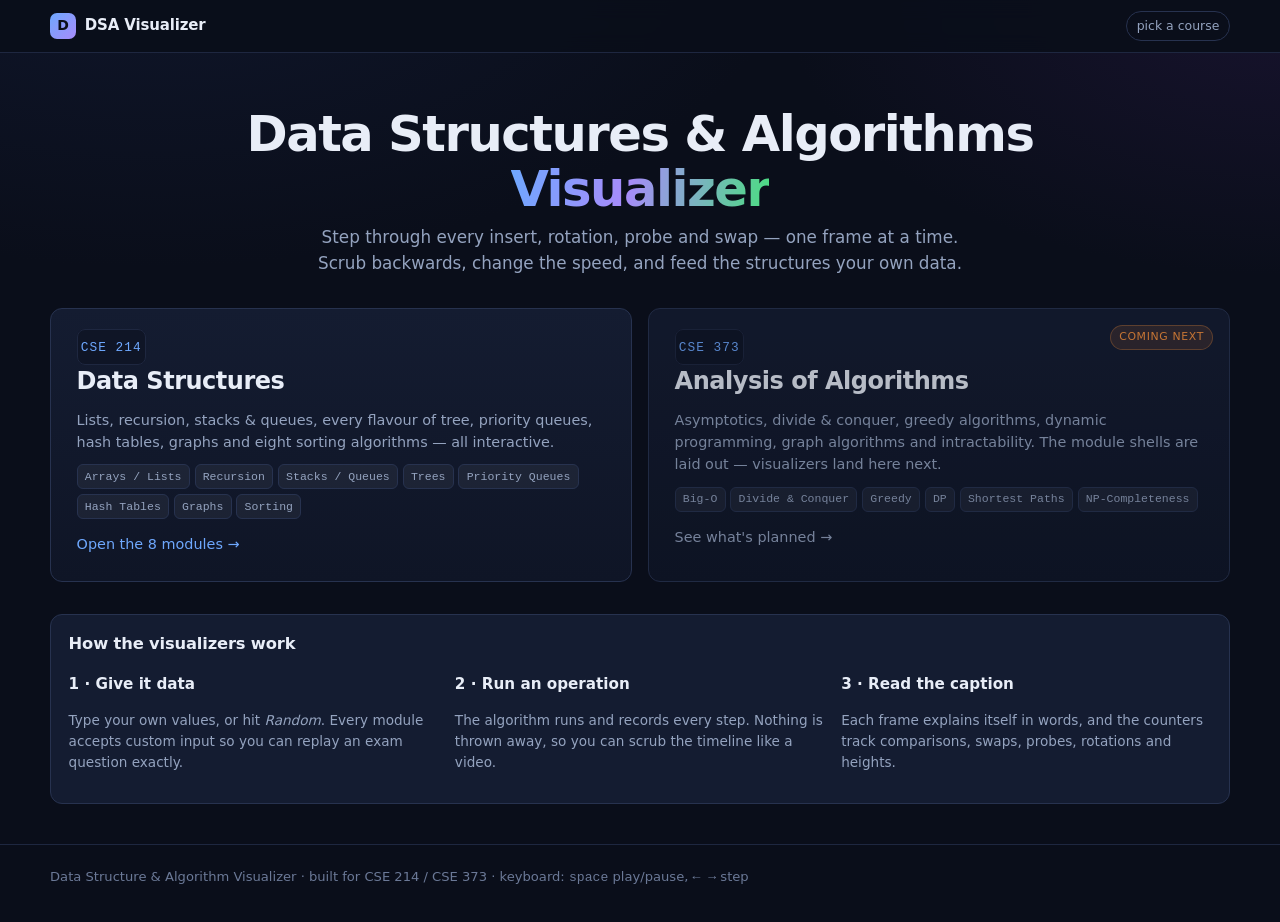
==== index.html @ d92c4864 "first commit" ====
<!DOCTYPE html>
<html lang="en">
<head>
<meta charset="utf-8">
<meta name="viewport" content="width=device-width, initial-scale=1">
<title>DSA Visualizer — CSE 214 &amp; CSE 373</title>
<meta name="description" content="Interactive data structure and algorithm visualizers for CSE 214 and CSE 373.">
<link rel="stylesheet" href="assets/css/style.css">
<link rel="icon" href="data:image/svg+xml,<svg xmlns='http://www.w3.org/2000/svg' viewBox='0 0 100 100'><text y='.9em' font-size='90'>🌲</text></svg>">
</head>
<body>

<div class="topbar">
  <div class="wrap topbar-in">
    <a class="brand" href="index.html"><span class="logo">D</span> DSA Visualizer</a>
    <div class="spacer"></div>
    <span class="pill">pick a course</span>
  </div>
</div>

<div class="wrap">

  <section class="hero">
    <h1>Data Structures &amp; Algorithms<br><span class="grad">Visualizer</span></h1>
    <p>Step through every insert, rotation, probe and swap — one frame at a time. Scrub backwards, change the speed,
       and feed the structures your own data.</p>
  </section>

  <section class="grid cols-2" style="margin-bottom:2rem">
    <a class="card course-card" href="cse214/index.html">
      <span class="code">CSE 214</span>
      <h2>Data Structures</h2>
      <p>Lists, recursion, stacks &amp; queues, every flavour of tree, priority queues, hash tables, graphs and eight
         sorting algorithms — all interactive.</p>
      <div class="tags">
        <span class="tag">Arrays / Lists</span>
        <span class="tag">Recursion</span>
        <span class="tag">Stacks / Queues</span>
        <span class="tag">Trees</span>
        <span class="tag">Priority Queues</span>
        <span class="tag">Hash Tables</span>
        <span class="tag">Graphs</span>
        <span class="tag">Sorting</span>
      </div>
      <p style="margin-top:.9rem;color:var(--accent)">Open the 8 modules &rarr;</p>
    </a>

    <a class="card course-card soon" href="cse373/index.html">
      <span class="badge-soon">coming next</span>
      <span class="code">CSE 373</span>
      <h2>Analysis of Algorithms</h2>
      <p>Asymptotics, divide &amp; conquer, greedy algorithms, dynamic programming, graph algorithms and
         intractability. The module shells are laid out — visualizers land here next.</p>
      <div class="tags">
        <span class="tag">Big-O</span>
        <span class="tag">Divide &amp; Conquer</span>
        <span class="tag">Greedy</span>
        <span class="tag">DP</span>
        <span class="tag">Shortest Paths</span>
        <span class="tag">NP-Completeness</span>
      </div>
      <p style="margin-top:.9rem;color:var(--muted)">See what's planned &rarr;</p>
    </a>
  </section>

  <section class="panel">
    <h2>How the visualizers work</h2>
    <div class="grid cols-3">
      <div>
        <h3 style="margin:.2rem 0 .3rem;font-size:.95rem">1 &middot; Give it data</h3>
        <p class="small muted">Type your own values, or hit <em>Random</em>. Every module accepts custom input so you can
           replay an exam question exactly.</p>
      </div>
      <div>
        <h3 style="margin:.2rem 0 .3rem;font-size:.95rem">2 &middot; Run an operation</h3>
        <p class="small muted">The algorithm runs and records every step. Nothing is thrown away, so you can scrub the
           timeline like a video.</p>
      </div>
      <div>
        <h3 style="margin:.2rem 0 .3rem;font-size:.95rem">3 &middot; Read the caption</h3>
        <p class="small muted">Each frame explains itself in words, and the counters track comparisons, swaps, probes,
           rotations and heights.</p>
      </div>
    </div>
  </section>

</div>

<footer class="site"></footer>
<script src="assets/js/core.js"></script>
</body>
</html>
---- assets/css/style.css ----
/* ===========================================================
   DSA Visualizer — shared stylesheet
   =========================================================== */

:root {
  --bg: #0a0e1a;
  --bg-2: #0f1526;
  --panel: #141c31;
  --panel-2: #1a2340;
  --line: #27324f;
  --line-soft: #1e2740;
  --txt: #e8edf7;
  --muted: #94a3bf;
  --muted-2: #6b7997;

  --accent: #6ea8fe;
  --accent-dim: #2b4a80;

  /* state palette (kept consistent across every visualizer) */
  --c-idle: #46557d;
  --c-active: #6ea8fe;   /* current / cursor        */
  --c-cmp: #ffc14d;      /* being compared          */
  --c-swap: #ff6b9d;     /* being moved / swapped   */
  --c-done: #4ade80;     /* finished / sorted       */
  --c-visit: #a78bfa;    /* visited / in structure  */
  --c-pivot: #f472b6;
  --c-warn: #fb923c;
  --c-target: #22d3ee;

  --radius: 12px;
  --radius-sm: 8px;
  --mono: ui-monospace, SFMono-Regular, "SF Mono", Menlo, Consolas, monospace;
  --sans: system-ui, -apple-system, "Segoe UI", Roboto, Helvetica, Arial, sans-serif;
  --shadow: 0 10px 30px rgba(0, 0, 0, .35);
}

* { box-sizing: border-box; }

html { scroll-behavior: smooth; }

body {
  margin: 0;
  background:
    radial-gradient(1100px 600px at 12% -10%, #16204080 0%, transparent 60%),
    radial-gradient(900px 500px at 100% 0%, #2b1a4a66 0%, transparent 55%),
    var(--bg);
  color: var(--txt);
  font-family: var(--sans);
  font-size: 15px;
  line-height: 1.55;
  -webkit-font-smoothing: antialiased;
  min-height: 100vh;
}

a { color: var(--accent); text-decoration: none; }
a:hover { text-decoration: underline; }

.wrap { width: min(1180px, calc(100% - 2rem)); margin: 0 auto; }
.wrap-narrow { width: min(900px, calc(100% - 2rem)); margin: 0 auto; }

/* ---------- top bar ---------- */
.topbar {
  position: sticky; top: 0; z-index: 50;
  background: #0a0e1aef;
  backdrop-filter: blur(10px);
  border-bottom: 1px solid var(--line-soft);
}
.topbar-in {
  display: flex; align-items: center; gap: .85rem;
  padding: .7rem 0;
}
.brand {
  display: flex; align-items: center; gap: .55rem;
  font-weight: 700; letter-spacing: -.01em; color: var(--txt);
}
.brand:hover { text-decoration: none; }
.brand .logo {
  width: 26px; height: 26px; border-radius: 7px;
  background: linear-gradient(135deg, var(--accent), #a78bfa);
  display: grid; place-items: center;
  font-size: 14px; color: #0a0e1a; font-weight: 900;
}
.crumbs { color: var(--muted-2); font-size: .88rem; display: flex; gap: .4rem; flex-wrap: wrap; }
.crumbs a { color: var(--muted); }
.spacer { flex: 1 1 auto; }
.topbar .pill {
  font-size: .78rem; padding: .25rem .6rem; border-radius: 999px;
  border: 1px solid var(--line); color: var(--muted);
}

/* ---------- hero ---------- */
.hero { padding: 3.4rem 0 2rem; text-align: center; }
.hero h1 {
  font-size: clamp(1.9rem, 5vw, 3.1rem);
  margin: 0 0 .5rem; letter-spacing: -.03em; line-height: 1.1;
}
.hero h1 .grad {
  background: linear-gradient(100deg, #6ea8fe, #a78bfa 45%, #4ade80);
  -webkit-background-clip: text; background-clip: text; color: transparent;
}
.hero p { color: var(--muted); font-size: 1.05rem; max-width: 62ch; margin: 0 auto; }

.page-head { padding: 2.2rem 0 1.2rem; }
.page-head h1 { font-size: clamp(1.5rem, 3.6vw, 2.2rem); margin: 0 0 .35rem; letter-spacing: -.02em; }
.page-head p { color: var(--muted); margin: 0; max-width: 78ch; }

/* ---------- cards / grid ---------- */
.grid { display: grid; gap: 1rem; }
.grid.cols-2 { grid-template-columns: repeat(auto-fit, minmax(300px, 1fr)); }
.grid.cols-3 { grid-template-columns: repeat(auto-fit, minmax(255px, 1fr)); }

.card {
  display: block;
  background: linear-gradient(180deg, var(--panel), var(--bg-2));
  border: 1px solid var(--line);
  border-radius: var(--radius);
  padding: 1.15rem 1.2rem;
  color: inherit;
  transition: transform .16s ease, border-color .16s ease, box-shadow .16s ease;
}
a.card:hover {
  text-decoration: none;
  transform: translateY(-3px);
  border-color: var(--accent-dim);
  box-shadow: var(--shadow);
}
.card h3 { margin: .1rem 0 .35rem; font-size: 1.05rem; letter-spacing: -.01em; }
.card p { margin: 0; color: var(--muted); font-size: .9rem; }
.card .ico { font-size: 1.5rem; line-height: 1; }
.card .tags { margin-top: .7rem; display: flex; flex-wrap: wrap; gap: .3rem; }
.tag {
  font-size: .72rem; font-family: var(--mono);
  padding: .16rem .45rem; border-radius: 6px;
  background: #ffffff0d; border: 1px solid var(--line); color: var(--muted);
}

.course-card { padding: 1.6rem; position: relative; overflow: hidden; }
.course-card .code {
  font-family: var(--mono); font-size: .8rem; color: var(--accent);
  letter-spacing: .08em; text-transform: uppercase;
}
.course-card h2 { margin: .3rem 0 .5rem; font-size: 1.5rem; letter-spacing: -.02em; }
.course-card.soon { opacity: .78; }
.badge-soon {
  position: absolute; top: 1rem; right: 1rem;
  font-size: .68rem; letter-spacing: .06em; text-transform: uppercase;
  padding: .2rem .5rem; border-radius: 999px;
  background: #fb923c22; color: var(--c-warn); border: 1px solid #fb923c55;
}

/* ---------- panels ---------- */
.panel {
  background: var(--panel);
  border: 1px solid var(--line);
  border-radius: var(--radius);
  padding: 1rem 1.1rem;
  margin-bottom: 1.1rem;
}
.panel > h2, .panel > h3 { margin: 0 0 .8rem; font-size: 1.02rem; letter-spacing: -.01em; }
.panel-title {
  display: flex; align-items: center; justify-content: space-between;
  gap: .75rem; flex-wrap: wrap; margin-bottom: .8rem;
}
.panel-title h2 { margin: 0; font-size: 1.05rem; }
.panel-title .hint { color: var(--muted-2); font-size: .82rem; }

.stage {
  background: var(--bg-2);
  border: 1px solid var(--line-soft);
  border-radius: var(--radius-sm);
  padding: 1rem;
  overflow: auto;
  min-height: 120px;
}
.stage.center { display: flex; align-items: center; justify-content: center; }

/* ---------- controls ---------- */
.toolbar {
  display: flex; flex-wrap: wrap; gap: .5rem; align-items: center;
  margin-bottom: .85rem;
}
.toolbar .sep { width: 1px; height: 22px; background: var(--line); margin: 0 .2rem; }
.field { display: flex; align-items: center; gap: .4rem; }
.field label { font-size: .8rem; color: var(--muted); }

button, .btn {
  font: inherit; font-size: .86rem;
  padding: .42rem .78rem;
  border-radius: var(--radius-sm);
  border: 1px solid var(--line);
  background: var(--panel-2);
  color: var(--txt);
  cursor: pointer;
  transition: background .13s ease, border-color .13s ease, transform .08s ease;
  white-space: nowrap;
}
button:hover, .btn:hover { background: #222d4e; border-color: var(--accent-dim); text-decoration: none; }
button:active { transform: translateY(1px); }
button:disabled { opacity: .45; cursor: not-allowed; }
button.primary {
  background: linear-gradient(180deg, #3f6dc4, #2f56a3);
  border-color: #4a79d4; color: #fff; font-weight: 600;
}
button.primary:hover { background: linear-gradient(180deg, #4a7bd6, #3562b4); }
button.ghost { background: transparent; }
button.danger { border-color: #7f3050; color: #ff9ec0; }
button.danger:hover { background: #37162a; }
button.icon { padding: .42rem .6rem; font-family: var(--mono); }
button.active { border-color: var(--accent); background: #23345c; color: #fff; }

input[type="text"], input[type="number"], select {
  font: inherit; font-size: .86rem; font-family: var(--mono);
  padding: .4rem .55rem;
  background: var(--bg-2); color: var(--txt);
  border: 1px solid var(--line); border-radius: var(--radius-sm);
}
input[type="text"], input[type="number"] { width: 6.5rem; }
input.wide { width: 15rem; }
input:focus, select:focus, button:focus-visible {
  outline: 2px solid var(--accent-dim); outline-offset: 1px;
}
input[type="range"] { accent-color: var(--accent); width: 100%; }

.tabs { display: flex; gap: .35rem; flex-wrap: wrap; margin-bottom: 1rem; border-bottom: 1px solid var(--line); padding-bottom: .6rem; }
.tabs button { border-radius: 999px; }

/* ---------- player ---------- */
.player { margin-top: .85rem; }
.player-row { display: flex; align-items: center; gap: .45rem; flex-wrap: wrap; }
.player-row .counter { font-family: var(--mono); font-size: .78rem; color: var(--muted); min-width: 5.5rem; text-align: right; }
.player .track { margin: .6rem 0 .2rem; }
/* when a page holds more than one player, mark the one the keyboard drives */
.multi-player .player {
  margin-left: -.7rem; padding: .1rem 0 .1rem .55rem;
  border-left: 3px solid transparent;
  transition: border-color .15s ease;
}
.multi-player .player.is-active { border-left-color: var(--accent); }
.note {
  margin-top: .55rem; padding: .55rem .7rem;
  background: #6ea8fe12; border-left: 3px solid var(--accent);
  border-radius: 0 var(--radius-sm) var(--radius-sm) 0;
  font-size: .88rem; color: #cfdcf6; min-height: 2.4em;
}
.note code, .note b { color: #fff; }
.note .k { font-family: var(--mono); color: var(--c-cmp); }

/* ---------- stats ---------- */
.stats { display: flex; flex-wrap: wrap; gap: .5rem; margin-top: .8rem; }
.stat {
  background: var(--bg-2); border: 1px solid var(--line-soft);
  border-radius: var(--radius-sm); padding: .45rem .7rem; min-width: 88px;
}
.stat .k { display: block; font-size: .68rem; text-transform: uppercase; letter-spacing: .07em; color: var(--muted-2); }
.stat .v { font-family: var(--mono); font-size: 1.05rem; color: var(--txt); }

/* ---------- legend ---------- */
.legend { display: flex; flex-wrap: wrap; gap: .45rem .95rem; margin-top: .75rem; font-size: .78rem; color: var(--muted); }
.legend span { display: inline-flex; align-items: center; gap: .35rem; }
.legend i { width: 11px; height: 11px; border-radius: 3px; display: inline-block; }

/* ---------- pseudocode ---------- */
.code {
  font-family: var(--mono); font-size: .8rem; line-height: 1.62;
  background: var(--bg-2); border: 1px solid var(--line-soft);
  border-radius: var(--radius-sm); padding: .6rem .2rem; margin: 0;
  overflow: auto; max-height: 380px;
}
.code .ln {
  display: block; padding: 0 .7rem 0 1.6rem; white-space: pre; color: #b9c6e2;
  border-left: 3px solid transparent; position: relative;
}
.code .ln.on { background: #ffc14d1f; border-left-color: var(--c-cmp); color: #fff; }
/* pointer marking the line the visualizer is executing */
.code .ln.on::before {
  content: "\25B8"; position: absolute; left: .5rem;
  color: var(--c-cmp); font-weight: 700; animation: ptr .9s ease-in-out infinite;
}
@keyframes ptr { 0%, 100% { opacity: 1; transform: translateX(0); } 50% { opacity: .55; transform: translateX(2px); } }
@media (prefers-reduced-motion: reduce) { .code .ln.on::before { animation: none; } }
.code .ln .kw { color: #7dd3fc; }
.code .ln .cm { color: var(--muted-2); font-style: italic; }
.code .ln .st { color: #86efac; }
.code .ln .nm { color: #fbbf24; }

/* ---------- language switch ---------- */
.lang-switch { display: flex; align-items: center; gap: .3rem; flex-wrap: wrap; margin-bottom: .5rem; }
.lang-switch .lang-label {
  font-size: .7rem; letter-spacing: .07em; text-transform: uppercase;
  color: var(--muted-2); margin-right: .15rem;
}
.lang-switch button {
  padding: .22rem .58rem; font-size: .76rem; border-radius: 999px;
  font-family: var(--mono); color: var(--muted);
}
.lang-switch button.active { border-color: var(--accent); background: #23345c; color: #fff; }

/* ---------- bars (sorting) ---------- */
.bars { display: flex; align-items: flex-end; gap: 2px; height: 300px; width: 100%; }
.bar { flex: 1 1 0; background: var(--c-idle); border-radius: 3px 3px 0 0; position: relative; transition: height .12s linear, background-color .12s linear; min-width: 3px; }
.bar .lbl {
  position: absolute; bottom: -1.25rem; left: 50%; transform: translateX(-50%);
  font-family: var(--mono); font-size: .62rem; color: var(--muted);
}
.bars.labeled { margin-bottom: 1.3rem; }
.bar.cmp { background: var(--c-cmp); }
.bar.swap { background: var(--c-swap); }
.bar.done { background: var(--c-done); }
.bar.active { background: var(--c-active); }
.bar.pivot { background: var(--c-pivot); }
.bar.range { background: #5d6ea3; }
.bar.aux { background: var(--c-visit); }

/* ---------- cells (arrays / hash / heap) ---------- */
.cells { display: flex; flex-wrap: wrap; gap: 4px; }
.cell {
  --cc: var(--c-idle);
  min-width: 46px; height: 44px; padding: 0 .35rem;
  display: grid; place-items: center;
  font-family: var(--mono); font-size: .9rem;
  background: #ffffff08; border: 2px solid var(--cc);
  border-radius: var(--radius-sm);
  position: relative;
  transition: border-color .15s, background-color .15s, transform .15s;
}
.cell.filled { background: color-mix(in srgb, var(--cc) 22%, transparent); }
.cell .idx { position: absolute; top: -1.15rem; left: 50%; transform: translateX(-50%); font-size: .64rem; color: var(--muted-2); }
.cell .ptr { position: absolute; bottom: -1.35rem; left: 50%; transform: translateX(-50%); font-size: .68rem; color: var(--c-cmp); white-space: nowrap; }
.cell.empty { color: var(--muted-2); border-style: dashed; }
.cell.active { --cc: var(--c-active); }
.cell.cmp    { --cc: var(--c-cmp); }
.cell.swap   { --cc: var(--c-swap); }
.cell.done   { --cc: var(--c-done); }
.cell.visit  { --cc: var(--c-visit); }
.cell.target { --cc: var(--c-target); }
.cell.ghost  { opacity: .35; }
.cells-row { padding: 1.3rem 0 1.6rem; }

/* ---------- generic svg canvas ---------- */
svg.canvas { display: block; width: 100%; height: auto; overflow: visible; }
svg text { font-family: var(--mono); fill: var(--txt); }
.node-c { fill: var(--panel-2); stroke: var(--c-idle); stroke-width: 2; }
.node-c.active { stroke: var(--c-active); fill: #1d2f56; }
.node-c.cmp { stroke: var(--c-cmp); fill: #3a2f14; }
.node-c.done { stroke: var(--c-done); fill: #143223; }
.node-c.visit { stroke: var(--c-visit); fill: #2a2246; }
.node-c.target { stroke: var(--c-target); fill: #103743; }
.node-c.swap { stroke: var(--c-swap); fill: #40203a; }
.edge { stroke: var(--line); stroke-width: 2; fill: none; }
.edge.on { stroke: var(--c-active); stroke-width: 3; }
.edge.tree { stroke: var(--c-done); stroke-width: 3; }
.edge.dim { stroke: #222b45; }
.lbl-s { font-size: 10px; fill: var(--muted); }

/* ---------- misc ---------- */
.hr { height: 1px; background: var(--line); border: 0; margin: 1.6rem 0; }
.muted { color: var(--muted); }
.small { font-size: .85rem; }
.mono { font-family: var(--mono); }
.center { text-align: center; }
.row { display: flex; gap: 1rem; flex-wrap: wrap; }
.row > * { min-width: 0; }
.col { flex: 1 1 320px; }
.nowrap { white-space: nowrap; }

table.tbl { border-collapse: collapse; font-family: var(--mono); font-size: .8rem; }
table.tbl th, table.tbl td {
  border: 1px solid var(--line); padding: .28rem .5rem; text-align: center; min-width: 2.1rem;
}
table.tbl th { color: var(--muted); background: #ffffff08; font-weight: 600; }
table.tbl td.one { color: var(--c-done); background: #4ade8018; }
table.tbl td.hl, table.tbl th.hl { background: #6ea8fe28; color: #fff; }

.kv { display: grid; grid-template-columns: auto 1fr; gap: .2rem .7rem; font-size: .85rem; }
.kv dt { color: var(--muted); }
.kv dd { margin: 0; font-family: var(--mono); }

.callout {
  background: #a78bfa12; border: 1px solid #a78bfa3d;
  border-radius: var(--radius-sm); padding: .7rem .85rem; font-size: .88rem;
  color: #dcd4fb;
}
.callout b { color: #fff; }

.complexity { display: flex; flex-wrap: wrap; gap: .4rem; }
.complexity span {
  font-family: var(--mono); font-size: .76rem;
  padding: .2rem .5rem; border-radius: 6px;
  background: #ffffff0a; border: 1px solid var(--line); color: var(--muted);
}

footer.site {
  margin-top: 2.5rem; padding: 1.4rem 0 2.2rem;
  border-top: 1px solid var(--line-soft);
  color: var(--muted-2); font-size: .82rem;
}

.toast {
  position: fixed; left: 50%; bottom: 1.4rem; transform: translateX(-50%) translateY(1rem);
  background: #1c2745; border: 1px solid var(--line); color: var(--txt);
  padding: .5rem .9rem; border-radius: 999px; font-size: .85rem;
  opacity: 0; pointer-events: none; transition: opacity .2s, transform .2s; z-index: 200;
  box-shadow: var(--shadow);
}
.toast.show { opacity: 1; transform: translateX(-50%) translateY(0); }
.toast.err { border-color: #7f3050; color: #ffb3cd; }

@media (max-width: 720px) {
  .bars { height: 220px; }
  .topbar .crumbs { display: none; }
}
@media (prefers-reduced-motion: reduce) {
  * { transition: none !important; scroll-behavior: auto; }
}
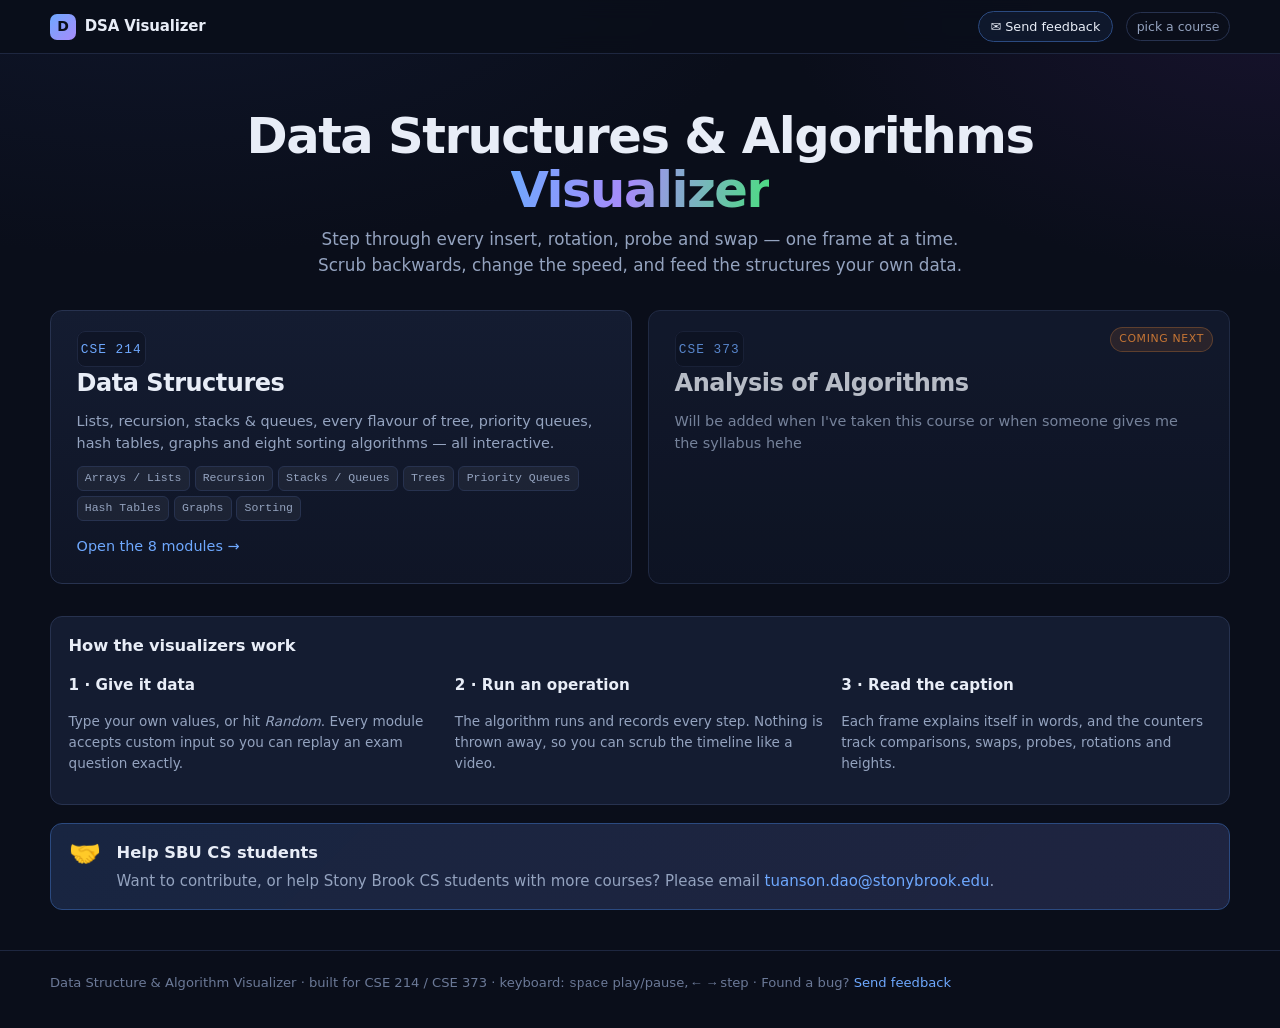
==== commit e37d99e4: "perfecting" ====
--- a/index.html
+++ b/index.html
@@ -49,17 +49,7 @@
       <span class="badge-soon">coming next</span>
       <span class="code">CSE 373</span>
       <h2>Analysis of Algorithms</h2>
-      <p>Asymptotics, divide &amp; conquer, greedy algorithms, dynamic programming, graph algorithms and
-         intractability. The module shells are laid out — visualizers land here next.</p>
-      <div class="tags">
-        <span class="tag">Big-O</span>
-        <span class="tag">Divide &amp; Conquer</span>
-        <span class="tag">Greedy</span>
-        <span class="tag">DP</span>
-        <span class="tag">Shortest Paths</span>
-        <span class="tag">NP-Completeness</span>
-      </div>
-      <p style="margin-top:.9rem;color:var(--muted)">See what's planned &rarr;</p>
+      <p>Will be added when I've taken this course or when someone gives me the syllabus hehe</p>
     </a>
   </section>
 
@@ -84,6 +74,15 @@
     </div>
   </section>
 
+  <section class="panel contrib">
+    <div class="contrib-ico" aria-hidden="true">🤝</div>
+    <div>
+      <h2>Help SBU CS students</h2>
+      <p>Want to contribute, or help Stony Brook CS students with more courses? Please email
+         <a href="mailto:tuanson.dao@stonybrook.edu">tuanson.dao@stonybrook.edu</a>.</p>
+    </div>
+  </section>
+
 </div>
 
 <footer class="site"></footer>
--- a/assets/css/style.css
+++ b/assets/css/style.css
@@ -88,6 +88,12 @@
   border: 1px solid var(--line); color: var(--muted);
 }
 
+.fb-btn {
+  font-size: .8rem; padding: .28rem .7rem; border-radius: 999px; white-space: nowrap;
+  border: 1px solid var(--accent-dim); color: var(--txt); background: #4f8cff14;
+}
+.fb-btn:hover { text-decoration: none; background: #4f8cff2b; border-color: var(--accent); }
+
 /* ---------- hero ---------- */
 .hero { padding: 3.4rem 0 2rem; text-align: center; }
 .hero h1 {
@@ -157,6 +163,15 @@
   margin-bottom: 1.1rem;
 }
 .panel > h2, .panel > h3 { margin: 0 0 .8rem; font-size: 1.02rem; letter-spacing: -.01em; }
+.panel.contrib {
+  display: flex; gap: 1rem; align-items: flex-start;
+  border-color: var(--accent-dim);
+  background: linear-gradient(135deg, #4f8cff14, #a78bfa12), var(--panel);
+}
+.panel.contrib h2 { margin: 0 0 .3rem; font-size: 1.02rem; }
+.panel.contrib p { margin: 0; color: var(--muted); }
+.panel.contrib a { overflow-wrap: anywhere; }
+.contrib-ico { font-size: 1.6rem; line-height: 1; }
 .panel-title {
   display: flex; align-items: center; justify-content: space-between;
   gap: .75rem; flex-wrap: wrap; margin-bottom: .8rem;
@@ -207,6 +222,8 @@
 button.danger:hover { background: #37162a; }
 button.icon { padding: .42rem .6rem; font-family: var(--mono); }
 button.active { border-color: var(--accent); background: #23345c; color: #fff; }
+/* the operation whose animation is on screen */
+button.current, button.current:hover { background: linear-gradient(180deg, #3f6dc4, #2f56a3); border-color: #4a79d4; color: #fff; font-weight: 600; }
 
 input[type="text"], input[type="number"], select {
   font: inherit; font-size: .86rem; font-family: var(--mono);
@@ -294,6 +311,56 @@
   font-family: var(--mono); color: var(--muted);
 }
 .lang-switch button.active { border-color: var(--accent); background: #23345c; color: #fff; }
+
+/* ---------- code dock (sits above every visualization) ---------- */
+.code-dock {
+  margin-bottom: .85rem;
+  border: 1px solid var(--line-soft); border-radius: var(--radius-sm);
+  background: var(--bg-2);
+}
+.code-head {
+  display: flex; align-items: center; gap: .6rem; flex-wrap: wrap;
+  padding: .45rem .6rem; border-bottom: 1px solid var(--line-soft);
+}
+.code-title { font-size: .84rem; color: var(--txt); margin-right: auto; min-width: 0; }
+.code-title .lang-label { margin-right: .25rem; }
+.code-sw .lang-switch { margin: 0; }
+.code-hide { padding: .18rem .55rem; font-size: .74rem; color: var(--muted); }
+.code-dock .code { border: 0; border-radius: 0 0 var(--radius-sm) var(--radius-sm); max-height: 260px; }
+.code-dock.collapsed .code-body { display: none; }
+.code-dock.collapsed .code-head { border-bottom: 0; }
+
+/* ---------- examples bar ---------- */
+.examples { display: flex; flex-wrap: wrap; align-items: center; gap: .35rem; margin: -.2rem 0 .85rem; }
+.examples .ex-label {
+  font-size: .7rem; letter-spacing: .07em; text-transform: uppercase; color: var(--muted-2); margin-right: .2rem;
+}
+.examples .ex {
+  padding: .24rem .65rem; font-size: .78rem; border-radius: 999px;
+  background: #a78bfa14; border-color: #a78bfa4d; color: #dcd4fb;
+  white-space: normal; max-width: 100%; text-align: left;   /* long labels wrap on phones */
+}
+.examples .ex:hover { background: #a78bfa2b; border-color: #a78bfa99; }
+
+/* ---------- segmented toggle ---------- */
+.seg { display: inline-flex; border: 1px solid var(--line); border-radius: 999px; overflow: hidden; }
+.seg button { border: 0; border-radius: 0; background: transparent; padding: .34rem .75rem; color: var(--muted); }
+.seg button + button { border-left: 1px solid var(--line); }
+.seg button.active { background: #23345c; color: #fff; }
+
+/* ---------- side-by-side comparison ---------- */
+.compare { display: grid; grid-template-columns: repeat(auto-fit, minmax(320px, 1fr)); gap: .9rem; }
+.compare .pane { min-width: 0; display: flex; flex-direction: column; }
+.compare .pane > .stage { flex: 1 1 auto; }
+.pane-head { display: flex; align-items: baseline; justify-content: space-between; gap: .5rem; margin-bottom: .4rem; }
+.pane-head h3 { margin: 0; font-size: .95rem; }
+.pane-head .tagline { font-size: .76rem; color: var(--muted-2); }
+.pane-note { font-size: .82rem; color: #cfdcf6; margin-top: .5rem; min-height: 2.6em; }
+.pane .stats { margin-top: .5rem; }
+.pane.finished .pane-head h3::after { content: " ✓ done"; color: var(--c-done); font-size: .78rem; font-weight: 500; }
+
+.blurb { color: var(--muted); font-size: .85rem; margin: .8rem 0 0; }
+.blurb b { color: var(--txt); }
 
 /* ---------- bars (sorting) ---------- */
 .bars { display: flex; align-items: flex-end; gap: 2px; height: 300px; width: 100%; }
@@ -335,9 +402,18 @@
 .cell.target { --cc: var(--c-target); }
 .cell.ghost  { opacity: .35; }
 .cells-row { padding: 1.3rem 0 1.6rem; }
+.cells-wrap { margin-bottom: .6rem; }
+.cells-cap { font-size: .8rem; color: var(--muted); margin-bottom: .3rem; }
+.cells.indexed { padding-top: 1.15rem; }
+.cells.pointed { padding-bottom: 1.45rem; }
+
+/* 2-D grid */
+.grid2d { display: inline-grid; gap: 4px; padding: 1.2rem 0 .3rem 1.6rem; position: relative; }
+.grid2d .cell { min-width: 44px; height: 40px; }
+.grid2d .rh, .grid2d .ch { font-family: var(--mono); font-size: .66rem; color: var(--muted-2); display: grid; place-items: center; }
 
 /* ---------- generic svg canvas ---------- */
-svg.canvas { display: block; width: 100%; height: auto; overflow: visible; }
+svg.canvas { display: block; max-width: 100%; height: auto; overflow: visible; margin: 0 auto; }
 svg text { font-family: var(--mono); fill: var(--txt); }
 .node-c { fill: var(--panel-2); stroke: var(--c-idle); stroke-width: 2; }
 .node-c.active { stroke: var(--c-active); fill: #1d2f56; }
@@ -409,6 +485,10 @@
   .bars { height: 220px; }
   .topbar .crumbs { display: none; }
 }
+@media (max-width: 480px) {
+  .topbar .pill { display: none; }         /* make room for the feedback button */
+  .fb-btn .fb-long { display: none; }
+}
 @media (prefers-reduced-motion: reduce) {
   * { transition: none !important; scroll-behavior: auto; }
 }
